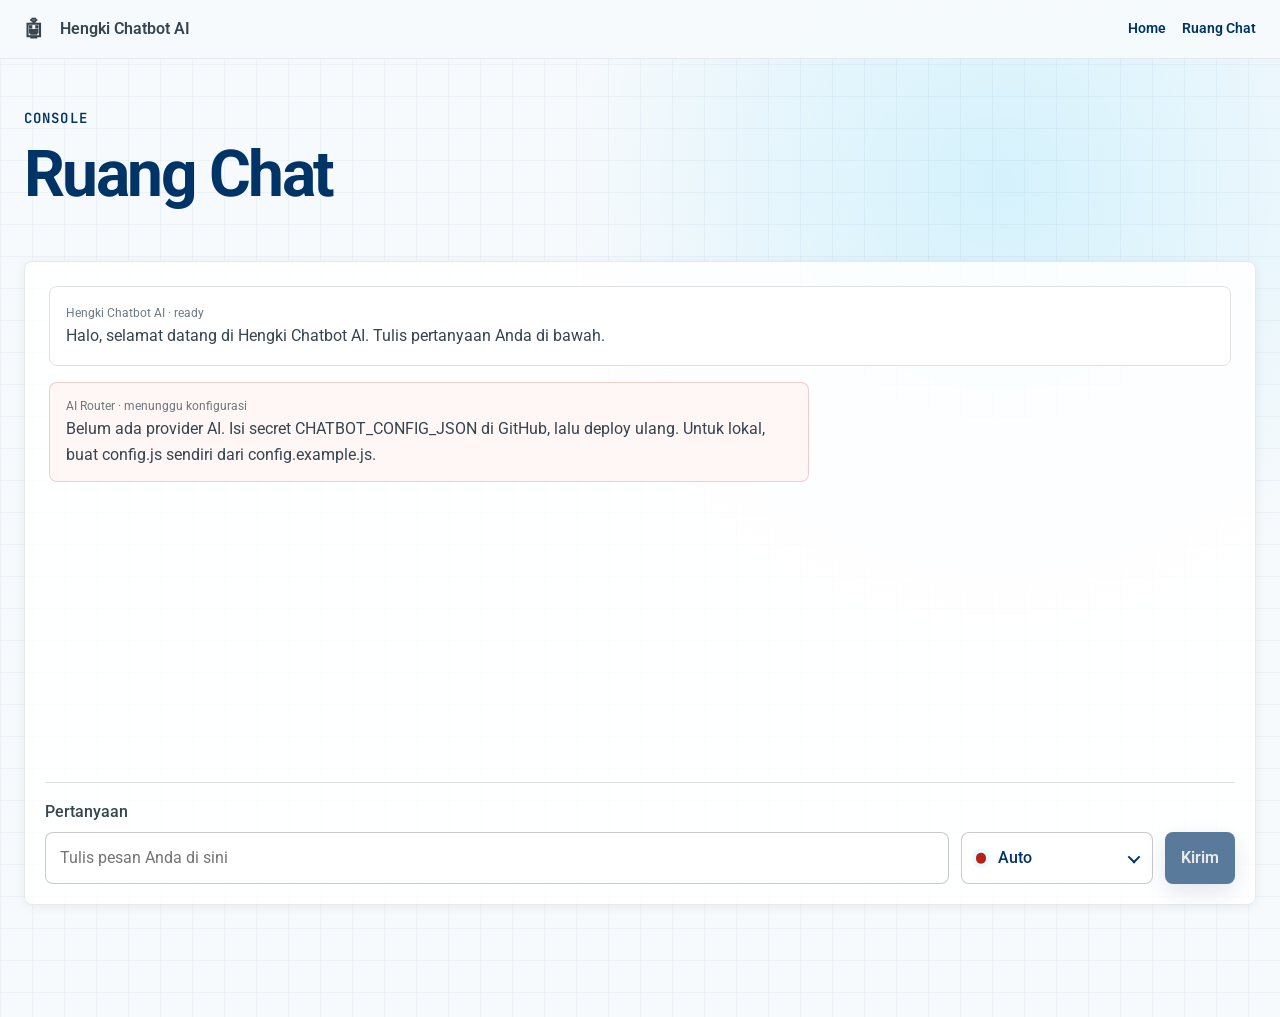
==== chat.html @ ef5d535a "Initial chatbot website" ====
﻿<!DOCTYPE html>
<html lang="id">
  <head>
    <meta charset="UTF-8" />
    <meta name="viewport" content="width=device-width, initial-scale=1.0" />
    <meta name="description" content="Ruang chat Hengki Chatbot AI." />
    <title>Ruang Chat · Hengki Chatbot AI</title>
    <link rel="icon" type="image/svg+xml" href="favicon.svg" />
    <link rel="preconnect" href="https://fonts.googleapis.com" />
    <link rel="preconnect" href="https://fonts.gstatic.com" crossorigin />
    <link
      href="https://fonts.googleapis.com/css2?family=JetBrains+Mono:wght@400;500;600&family=Roboto:wght@400;500;700&display=swap"
      rel="stylesheet"
    />
    <link rel="stylesheet" href="styles.css" />
  </head>
  <body>
    <div class="page-shell">
      <header class="site-header" aria-label="Navigasi utama">
        <div class="nav-inner">
          <a class="brand" href="index.html" aria-label="Hengki Chatbot AI">
            <span class="brand-mark" aria-hidden="true">🤖︎</span>
            <span>Hengki Chatbot AI</span>
          </a>

          <button
            class="menu-toggle"
            type="button"
            aria-label="Buka menu navigasi"
            aria-expanded="false"
            aria-controls="primary-navigation"
          >
            <span></span>
            <span></span>
            <span></span>
          </button>

          <nav id="primary-navigation" class="nav-links" aria-label="Menu halaman">
            <a href="index.html">Home</a>
            <a href="chat.html">Ruang Chat</a>
          </nav>
        </div>
      </header>

      <main>
        <section id="chat" class="chat-section chat-section-full reveal" aria-labelledby="chat-title">
          <div class="section-heading">
            <p class="eyebrow">Console</p>
            <h1 id="chat-title">Ruang Chat</h1>
          </div>

          <div class="chat-layout chat-layout-full">
            <section class="chat-card chat-card-full" aria-label="Aplikasi chatbot">
              <div id="messages" class="messages" aria-live="polite">
                <article class="message assistant">
                  <div class="message-meta">Hengki Chatbot AI · ready</div>
                  <p>Halo, selamat datang di Hengki Chatbot AI. Tulis pertanyaan Anda di bawah.</p>
                </article>
              </div>

              <form id="chat-form" class="chat-form">
                <label for="prompt">Pertanyaan</label>
                <div class="input-row">
                  <input
                    id="prompt"
                    name="prompt"
                    type="text"
                    placeholder="Tulis pesan Anda di sini"
                    required
                  />
                  <div class="provider-select-wrap" title="Pilih model AI">
                    <button
                      id="provider-select"
                      class="provider-select provider-select-button"
                      type="button"
                      aria-haspopup="listbox"
                      aria-expanded="false"
                    >
                      <span id="provider-status-dot" class="status-dot green" aria-hidden="true"></span>
                      <span id="provider-selected-label">Auto</span>
                    </button>
                    <div id="provider-menu" class="provider-menu" role="listbox" aria-label="Daftar model AI"></div>
                  </div>
                  <button id="send-button" class="button button-primary send-button" type="submit" aria-label="Kirim pesan">
                    <span class="send-label">Kirim</span>
                    <svg class="send-icon" viewBox="0 0 24 24" aria-hidden="true">
                      <path d="M3.4 20.4 21 12 3.4 3.6 3 10.2 14 12 3 13.8l.4 6.6Z" />
                    </svg>
                  </button>
                </div>
              </form>
            </section>
          </div>
        </section>
      </main>
    </div>

    <script src="config.js"></script>
    <script src="app.js"></script>
  </body>
</html>
---- styles.css ----
﻿:root {
  --color-primary: #003366;
  --color-secondary: #c0c0c0;
  --color-tertiary: #ffffff;
  --color-neutral: #e0e0e0;
  --color-surface: #00bfff;
  --color-accent: #36454f;
  --color-success: #008000;
  --color-warning: #ffa500;
  --color-danger: #b42318;
  --shadow-card: 0 2px 12px rgba(0, 0, 0, 0.06);
  --radius: 0.5rem;
  --max-width: 1280px;
}

* {
  box-sizing: border-box;
}

html {
  scroll-behavior: smooth;
}

body {
  margin: 0;
  font-family: "Roboto", system-ui, -apple-system, BlinkMacSystemFont, "Segoe UI", sans-serif;
  color: var(--color-accent);
  background:
    linear-gradient(rgba(0, 51, 102, 0.04) 1px, transparent 1px),
    linear-gradient(90deg, rgba(0, 51, 102, 0.04) 1px, transparent 1px),
    radial-gradient(circle at 78% 18%, rgba(0, 191, 255, 0.14), transparent 28rem),
    #f7fafc;
  background-size: 32px 32px, 32px 32px, auto, auto;
  line-height: 1.6;
}

a {
  color: inherit;
  text-decoration: none;
}

code,
pre {
  font-family: "JetBrains Mono", monospace;
}

.page-shell {
  width: min(100%, var(--max-width));
  margin: 0 auto;
  padding: 0 1.5rem 4rem;
}

.site-header {
  position: sticky;
  top: 0;
  z-index: 100;
  width: 100vw;
  margin-left: calc(50% - 50vw);
  margin-right: calc(50% - 50vw);
  padding: 0;
  background: rgba(247, 250, 252, 0.92);
  backdrop-filter: blur(16px);
  border-bottom: 1px solid rgba(0, 51, 102, 0.08);
  border-radius: 0;
}

.nav-inner {
  width: min(100%, var(--max-width));
  margin: 0 auto;
  padding: 1rem 1.5rem;
  display: flex;
  align-items: center;
  justify-content: space-between;
  gap: 1rem;
}

.brand,
.nav-links {
  display: flex;
  align-items: center;
  gap: 1rem;
  font-weight: 600;
}

.brand-mark {
  width: 1.25rem;
  height: 1.25rem;
  display: inline-grid;
  place-items: center;
  font-size: 1.25rem;
  line-height: 1;
}

.nav-links a {
  font-size: 0.875rem;
  color: var(--color-primary);
  border-bottom: 2px solid transparent;
}

.nav-links a:hover,
.nav-links a:focus-visible {
  border-color: var(--color-surface);
}

.menu-toggle {
  display: none;
  width: 2.75rem;
  height: 2.75rem;
  border: 1px solid rgba(0, 51, 102, 0.14);
  border-radius: var(--radius);
  background: var(--color-tertiary);
  cursor: pointer;
  place-items: center;
  padding: 0.65rem;
}

.menu-toggle span {
  display: block;
  width: 1.25rem;
  height: 2px;
  margin: 3px 0;
  border-radius: 999px;
  background: var(--color-primary);
  transition: transform 200ms ease-out, opacity 200ms ease-out;
}

.menu-toggle.is-open span:nth-child(1) {
  transform: translateY(8px) rotate(45deg);
}

.menu-toggle.is-open span:nth-child(2) {
  opacity: 0;
}

.menu-toggle.is-open span:nth-child(3) {
  transform: translateY(-8px) rotate(-45deg);
}

.section-grid {
  display: grid;
  grid-template-columns: minmax(0, 1fr) minmax(320px, 0.9fr);
  gap: clamp(2rem, 6vw, 5rem);
  align-items: center;
}

.hero {
  min-height: min(760px, 100dvh);
  padding: clamp(4rem, 8vw, 8rem) 0;
}

.eyebrow {
  margin: 0 0 0.75rem;
  font-family: "JetBrains Mono", monospace;
  font-size: 0.875rem;
  font-weight: 600;
  letter-spacing: 0.08em;
  text-transform: uppercase;
  color: var(--color-primary);
}

h1,
h2,
h3,
p {
  margin-top: 0;
}

h1 {
  max-width: 12ch;
  font-size: clamp(2.5rem, 5vw, 4rem);
  line-height: 1.05;
  letter-spacing: -0.04em;
  color: var(--color-primary);
}

h2 {
  font-size: 2.25rem;
  line-height: 1.15;
  color: var(--color-primary);
}

h3 {
  font-size: 1.1rem;
  color: var(--color-primary);
}

.hero-description,
.section-heading p,
.info-card p {
  max-width: 72ch;
}

.hero-actions,
.input-row {
  display: flex;
  gap: 0.75rem;
  align-items: center;
}

.button {
  border: 0;
  border-radius: var(--radius);
  padding: 0.75rem 1rem;
  font: inherit;
  font-weight: 600;
  cursor: pointer;
  transition: transform 200ms ease-out, box-shadow 200ms ease-out, background 200ms ease-out;
}

.button-primary {
  color: var(--color-neutral);
  background: var(--color-primary);
  box-shadow: 0 8px 24px rgba(0, 51, 102, 0.18);
}

.button-primary:hover {
  transform: translateY(-2px);
  background: #002b57;
}

.button-primary:active {
  transform: translateY(1px);
}

.button-secondary {
  color: var(--color-primary);
  background: transparent;
  border: 1.5px solid rgba(0, 51, 102, 0.2);
}

.button:disabled {
  cursor: not-allowed;
  opacity: 0.65;
  transform: none;
}

.send-button {
  display: inline-flex;
  align-items: center;
  justify-content: center;
  gap: 0.45rem;
  min-height: 3.25rem;
}

.send-icon {
  display: none;
  width: 1.2rem;
  height: 1.2rem;
  fill: currentColor;
}

.tech-panel,
.chat-card,
.provider-card,
.info-card {
  background: rgba(255, 255, 255, 0.86);
  border: 1px solid rgba(0, 51, 102, 0.1);
  border-radius: var(--radius);
  box-shadow: var(--shadow-card);
}

.tech-panel {
  padding: clamp(1rem, 3vw, 2rem);
}

.chip-card {
  position: relative;
  min-height: 420px;
  overflow: hidden;
  border-radius: var(--radius);
  padding: 1.25rem;
  color: var(--color-tertiary);
  background: linear-gradient(135deg, var(--color-primary), var(--color-accent));
}

.chip-card::before {
  content: "";
  position: absolute;
  inset: 1rem;
  border: 1px solid rgba(224, 224, 224, 0.22);
  border-radius: var(--radius);
}

.chip-header,
.metrics {
  position: relative;
  z-index: 1;
  display: flex;
  justify-content: space-between;
  gap: 1rem;
  font-family: "JetBrains Mono", monospace;
}

.chip-grid {
  display: none;
}

.chip-grid span {
  border: 1px solid rgba(0, 191, 255, 0.42);
  background: rgba(0, 191, 255, 0.08);
  animation: pulse 2.8s ease-out infinite;
}

.signal-lines {
  display: none;
}

.signal-lines i {
  height: 2px;
  background: linear-gradient(90deg, transparent, var(--color-surface), transparent);
  opacity: 0.75;
}

.scroll-clean {
  scrollbar-width: none;
  -ms-overflow-style: none;
}

.scroll-clean::-webkit-scrollbar {
  width: 0;
  height: 0;
}

.metrics {
  position: absolute;
  right: 1.25rem;
  bottom: 1.25rem;
  left: 1.25rem;
}

.router-providers {
  position: absolute;
  right: 1.25rem;
  bottom: 5.75rem;
  left: 1.25rem;
  top: 4.5rem;
  z-index: 1;
  overflow-y: auto;
  scrollbar-width: none;
  -ms-overflow-style: none;
}

.router-providers::-webkit-scrollbar {
  width: 0;
  height: 0;
}

.metrics span,
.message-meta,
.small-note {
  display: block;
  font-size: 0.78rem;
  color: rgba(54, 69, 79, 0.72);
}

.chip-card .metrics span {
  color: rgba(255, 255, 255, 0.68);
}

.chat-section,
.info-section {
  padding: clamp(4rem, 8vw, 8rem) 0;
}

.chat-layout {
  display: grid;
  grid-template-columns: 320px minmax(0, 1fr);
  gap: 1.5rem;
  align-items: start;
}

.provider-card,
.chat-card,
.info-card {
  padding: 1.25rem;
}

.provider-list {
  display: grid;
  gap: 0.75rem;
}

.provider-list.compact {
  grid-template-columns: repeat(2, minmax(0, 1fr));
  gap: 0.45rem;
}

.provider-item {
  position: relative;
  padding: 0.65rem 0.75rem;
  padding-left: 2rem;
  border: 1px solid var(--color-neutral);
  border-radius: var(--radius);
  background: var(--color-tertiary);
}

.chip-card .provider-item {
  padding-top: 0.45rem;
  padding-bottom: 0.45rem;
  border-color: rgba(224, 224, 224, 0.18);
  background: rgba(255, 255, 255, 0.08);
}

.chip-card .provider-item strong,
.chip-card .provider-item .small-note {
  color: rgba(255, 255, 255, 0.82);
}

.status-dot {
  position: absolute;
  top: 1rem;
  left: 0.75rem;
  width: 0.65rem;
  height: 0.65rem;
  border-radius: 999px;
  box-shadow: 0 0 0 4px rgba(0, 191, 255, 0.08);
}

.status-dot.green {
  background: var(--color-success);
}

.status-dot.red {
  background: var(--color-danger);
}

.status-dot.blue {
  background: var(--color-surface);
}

.provider-select-wrap {
  position: relative;
  flex: 0 0 auto;
  min-width: 12rem;
}

.provider-select-wrap .status-dot {
  top: 50%;
  left: 0.85rem;
  z-index: 1;
  transform: translateY(-50%);
}

.provider-item strong {
  display: block;
  color: var(--color-primary);
}

.messages {
  display: grid;
  align-content: start;
  gap: 1rem;
  min-width: 0;
  min-height: 360px;
  max-height: 560px;
  overflow-y: auto;
  overflow-x: hidden;
  padding: 0.25rem;
}

.chat-section-full {
  min-height: calc(100dvh - 4.75rem);
  padding: clamp(1.5rem, 4vw, 3rem) 0;
}

.chat-layout-full {
  display: block;
}

.chat-card-full {
  min-height: calc(100dvh - 16rem);
  display: flex;
  flex-direction: column;
}

.chat-card-full .messages {
  flex: 1;
  max-height: none;
  min-height: 52vh;
}

.message {
  width: fit-content;
  max-width: min(82%, 760px);
  min-width: 0;
  padding: 0.85rem 1rem;
  border: 1px solid var(--color-neutral);
  border-radius: var(--radius);
  background: var(--color-tertiary);
  animation: enter 420ms ease-out both;
}

.message.assistant:first-child {
  width: 100%;
  max-width: 100%;
  padding: 1rem;
}

.typing-message {
  min-width: 8.5rem;
}

.typing-dots {
  display: flex;
  align-items: center;
  gap: 0.35rem;
  min-height: 1.5rem;
}

.typing-dots span {
  width: 0.45rem;
  height: 0.45rem;
  border-radius: 999px;
  background: var(--color-surface);
  animation: typing-bounce 1s ease-in-out infinite;
}

.typing-dots span:nth-child(2) {
  animation-delay: 140ms;
}

.typing-dots span:nth-child(3) {
  animation-delay: 280ms;
}

.message-body {
  display: grid;
  gap: 0.8rem;
  min-width: 0;
  max-width: 100%;
}

.message p,
.message h1,
.message h2,
.message h3,
.message h4,
.message ul,
.message ol,
.message pre,
.message table {
  margin: 0;
}

.message p,
.message li,
.message td,
.message th {
  overflow-wrap: anywhere;
  word-break: normal;
}

.message h1,
.message h2,
.message h3,
.message h4 {
  color: var(--color-primary);
  line-height: 1.25;
}

.message h1 { font-size: 1.35rem; }
.message h2 { font-size: 1.2rem; }
.message h3,
.message h4 { font-size: 1.05rem; }

.message ul,
.message ol {
  padding-left: 1.25rem;
}

.message li + li {
  margin-top: 0.35rem;
}

.message code {
  padding: 0.12rem 0.3rem;
  border-radius: 0.3rem;
  color: var(--color-primary);
  background: rgba(0, 51, 102, 0.08);
  font-size: 0.92em;
}

.code-block {
  display: block;
  max-width: 100%;
  width: 100%;
  min-width: 0;
  overflow-x: auto;
  overflow-y: hidden;
  -webkit-overflow-scrolling: touch;
  scrollbar-width: thin;
  touch-action: pan-x;
  border: 1px solid rgba(0, 51, 102, 0.12);
  border-radius: var(--radius);
  background: #f6f9fb;
}

.message-body > .code-block,
.message-body > .table-scroll {
  justify-self: stretch;
  width: 100%;
  max-width: 100%;
}

.code-block::-webkit-scrollbar,
.table-scroll::-webkit-scrollbar {
  height: 0.55rem;
}

.code-block::-webkit-scrollbar-track,
.table-scroll::-webkit-scrollbar-track {
  background: rgba(0, 51, 102, 0.06);
}

.code-block::-webkit-scrollbar-thumb,
.table-scroll::-webkit-scrollbar-thumb {
  border-radius: 999px;
  background: rgba(0, 51, 102, 0.32);
}

.code-toolbar {
  min-width: max-content;
  display: flex;
  align-items: center;
  justify-content: space-between;
  gap: 0.75rem;
  padding: 0.45rem 0.55rem 0.45rem 0.75rem;
  border-bottom: 1px solid rgba(0, 51, 102, 0.1);
  color: rgba(54, 69, 79, 0.72);
  font-family: var(--font-mono);
  font-size: 0.72rem;
  font-weight: 600;
  letter-spacing: 0.08em;
}

.copy-code-button {
  min-height: auto;
  padding: 0.28rem 0.55rem;
  border: 1px solid rgba(0, 51, 102, 0.18);
  border-radius: 0.4rem;
  color: var(--color-primary);
  background: var(--color-tertiary);
  font-family: var(--font-mono);
  font-size: 0.72rem;
  font-weight: 600;
  cursor: pointer;
}

.copy-code-button:hover,
.copy-code-button.is-copied {
  color: var(--color-tertiary);
  background: var(--color-primary);
}

.message pre {
  display: block;
  width: max-content;
  min-width: 100%;
  max-width: none;
  margin: 0;
  padding: 0.85rem;
  overflow: visible;
  white-space: pre;
}

.message pre code {
  display: block;
  width: max-content;
  min-width: 100%;
  padding: 0;
  color: inherit;
  background: transparent;
}

.table-scroll {
  display: block;
  max-width: 100%;
  width: 100%;
  min-width: 0;
  overflow-x: auto;
  overflow-y: hidden;
  -webkit-overflow-scrolling: touch;
  scrollbar-width: thin;
  touch-action: pan-x;
  border: 1px solid rgba(0, 51, 102, 0.1);
  border-radius: var(--radius);
}

.message table {
  display: table;
  width: max-content;
  min-width: max(34rem, 100%);
  border-collapse: collapse;
  font-size: 0.92rem;
  background: var(--color-tertiary);
}

.message th,
.message td {
  padding: 0.65rem;
  border-bottom: 1px solid rgba(0, 51, 102, 0.08);
  text-align: left;
  vertical-align: top;
}

.message th {
  color: var(--color-primary);
  background: rgba(0, 191, 255, 0.08);
}

.message.user {
  justify-self: end;
  color: var(--color-tertiary);
  background: var(--color-primary);
}

.message.user .message-meta {
  color: rgba(255, 255, 255, 0.72);
}

.message.error {
  border-color: rgba(180, 35, 24, 0.2);
  background: #fff7f5;
}

.chat-form {
  margin-top: 1rem;
  padding-top: 1rem;
  border-top: 1px solid var(--color-neutral);
}

.chat-form label {
  display: block;
  margin-bottom: 0.5rem;
  font-weight: 500;
}

textarea,
input[type="text"] {
  width: 100%;
  min-height: 3.25rem;
  border: 1px solid rgba(54, 69, 79, 0.28);
  border-radius: var(--radius);
  padding: 0 0.9rem;
  font: inherit;
  color: var(--color-accent);
  background: var(--color-tertiary);
}

textarea {
  resize: vertical;
  padding-top: 0.85rem;
}

.provider-select {
  width: 100%;
  min-width: 12rem;
  height: 3.25rem;
  border: 1px solid rgba(54, 69, 79, 0.28);
  border-radius: var(--radius);
  padding: 0 0.85rem 0 2.25rem;
  font: inherit;
  font-weight: 500;
  color: var(--color-primary);
  background: var(--color-tertiary);
  cursor: pointer;
}

.provider-select-button {
  position: relative;
  display: flex;
  align-items: center;
  text-align: left;
}

.provider-select-button::after {
  content: "";
  position: absolute;
  right: 0.9rem;
  width: 0.45rem;
  height: 0.45rem;
  border-right: 2px solid var(--color-primary);
  border-bottom: 2px solid var(--color-primary);
  transform: rotate(45deg) translateY(-2px);
}

.provider-menu {
  position: absolute;
  right: 0;
  bottom: calc(100% + 0.5rem);
  left: 0;
  z-index: 300;
  display: none;
  max-height: 18rem;
  overflow-y: auto;
  scrollbar-width: none;
  -ms-overflow-style: none;
  padding: 0.35rem;
  border: 1px solid rgba(0, 51, 102, 0.12);
  border-radius: var(--radius);
  background: rgba(255, 255, 255, 0.98);
  box-shadow: 0 16px 40px rgba(0, 51, 102, 0.14);
}

.provider-menu::-webkit-scrollbar {
  width: 0;
  height: 0;
}

.provider-menu.is-open {
  display: grid;
  gap: 0.25rem;
  animation: enter 180ms ease-out both;
}

.provider-option {
  position: relative;
  width: 100%;
  min-height: 2.65rem;
  padding: 0.55rem 0.75rem 0.55rem 2.25rem;
  border: 0;
  border-radius: calc(var(--radius) - 2px);
  font: inherit;
  font-weight: 500;
  color: var(--color-primary);
  text-align: left;
  background: transparent;
  cursor: pointer;
}

.provider-option .status-dot {
  top: 50%;
  left: 0.85rem;
  transform: translateY(-50%);
}

.provider-option:hover,
.provider-option[aria-selected="true"] {
  background: rgba(0, 191, 255, 0.1);
}

textarea:focus-visible,
input[type="text"]:focus-visible,
.provider-select:focus-visible,
.button:focus-visible,
a:focus-visible {
  outline: 2px solid var(--color-surface);
  outline-offset: 2px;
}

pre {
  overflow-x: auto;
  padding: 1rem;
  border-radius: var(--radius);
  color: var(--color-tertiary);
  background: var(--color-accent);
}

.reveal {
  animation: enter 420ms ease-out both;
}

@keyframes enter {
  from {
    opacity: 0;
    transform: translateY(16px);
  }
  to {
    opacity: 1;
    transform: translateY(0);
  }
}

@keyframes pulse {
  0%,
  100% {
    opacity: 0.45;
  }
  50% {
    opacity: 1;
  }
}

@keyframes typing-bounce {
  0%,
  80%,
  100% {
    opacity: 0.35;
    transform: translateY(0);
  }
  40% {
    opacity: 1;
    transform: translateY(-4px);
  }
}

@media (max-width: 768px) {
  .hero-actions {
    align-items: stretch;
    flex-direction: column;
  }

  .chat-form {
    margin-top: 0.75rem;
    padding-top: 0.75rem;
  }

  .chat-form label {
    font-size: 0.875rem;
  }

  .input-row {
    display: grid;
    grid-template-columns: minmax(5.75rem, 0.42fr) minmax(0, 1fr) 3.25rem;
    gap: 0.45rem;
    align-items: center;
  }

  .input-row input[type="text"] {
    grid-column: 2 / 3;
    grid-row: 1 / 2;
    min-width: 0;
    padding-right: 0.75rem;
  }

  .input-row .send-button {
    grid-column: 3 / 4;
    grid-row: 1 / 2;
    width: 3.25rem;
    min-width: 3.25rem;
    height: 3.25rem;
    padding: 0;
    border-radius: 999px;
  }

  .send-button .send-label {
    position: absolute;
    width: 1px;
    height: 1px;
    overflow: hidden;
    clip: rect(0, 0, 0, 0);
    white-space: nowrap;
  }

  .send-icon {
    display: block;
  }

  .nav-inner {
    position: relative;
    align-items: center;
  }

  .menu-toggle {
    display: grid;
  }

  .nav-links {
    position: absolute;
    top: calc(100% + 0.5rem);
    right: 1.5rem;
    left: 1.5rem;
    display: none;
    flex-direction: column;
    align-items: stretch;
    gap: 0.25rem;
    padding: 0.75rem;
    border: 1px solid rgba(0, 51, 102, 0.1);
    border-radius: var(--radius);
    background: rgba(255, 255, 255, 0.96);
    box-shadow: var(--shadow-card);
  }

  .nav-links.is-open {
    display: flex;
  }

  .nav-links a {
    padding: 0.75rem;
    border-bottom: 0;
    border-radius: calc(var(--radius) - 2px);
  }

  .nav-links a:hover,
  .nav-links a:focus-visible {
    background: rgba(0, 191, 255, 0.08);
  }

  .section-grid,
  .chat-layout {
    grid-template-columns: 1fr;
  }

  .provider-list.compact {
    grid-template-columns: 1fr;
  }

  .provider-select-wrap {
    grid-column: 1 / 2;
    grid-row: 1 / 2;
    width: 100%;
    min-width: 0;
  }

  .provider-select {
    min-width: 0;
    height: 3.25rem;
    padding-right: 1.45rem;
    padding-left: 1.85rem;
    overflow: hidden;
    font-size: 0.82rem;
    text-overflow: ellipsis;
    white-space: nowrap;
  }

  .provider-select-wrap .status-dot {
    left: 0.65rem;
    width: 0.5rem;
    height: 0.5rem;
    box-shadow: 0 0 0 3px rgba(0, 191, 255, 0.08);
  }

  .provider-select-button::after {
    right: 0.62rem;
    width: 0.35rem;
    height: 0.35rem;
  }

  .provider-menu {
    right: auto;
    left: 0;
    width: min(18rem, calc(100vw - 3rem));
  }

  h1 {
    max-width: 100%;
  }

  .chat-section-full {
    padding-right: 0;
    padding-left: 0;
  }

  .chat-card,
  .chat-card-full {
    padding: 0.75rem;
  }

  .chat-card-full .messages {
    min-height: 58vh;
  }

  .messages {
    gap: 0.75rem;
    padding: 0;
  }

  .message {
    width: auto;
    max-width: 94%;
    padding: 0.75rem;
    border-radius: 0.75rem;
  }

  .message.assistant {
    justify-self: start;
    width: min(100%, calc(100vw - 2.25rem));
    max-width: min(100%, calc(100vw - 2.25rem));
  }

  .message.user {
    justify-self: end;
    max-width: 88%;
  }

  .message.assistant:first-child {
    width: min(100%, calc(100vw - 2.25rem));
    max-width: min(100%, calc(100vw - 2.25rem));
  }

  .message-body {
    gap: 0.7rem;
  }

  .message h1 { font-size: 1.15rem; }
  .message h2 { font-size: 1.08rem; }
  .message h3,
  .message h4 { font-size: 1rem; }

  .message table {
    display: table;
    width: max-content;
    min-width: max(34rem, 100%);
    font-size: 0.82rem;
  }

  .message th,
  .message td {
    padding: 0.5rem;
  }

  .code-toolbar {
    position: sticky;
    left: 0;
  }

  .message pre {
    padding: 0.75rem;
    font-size: 0.82rem;
  }
}
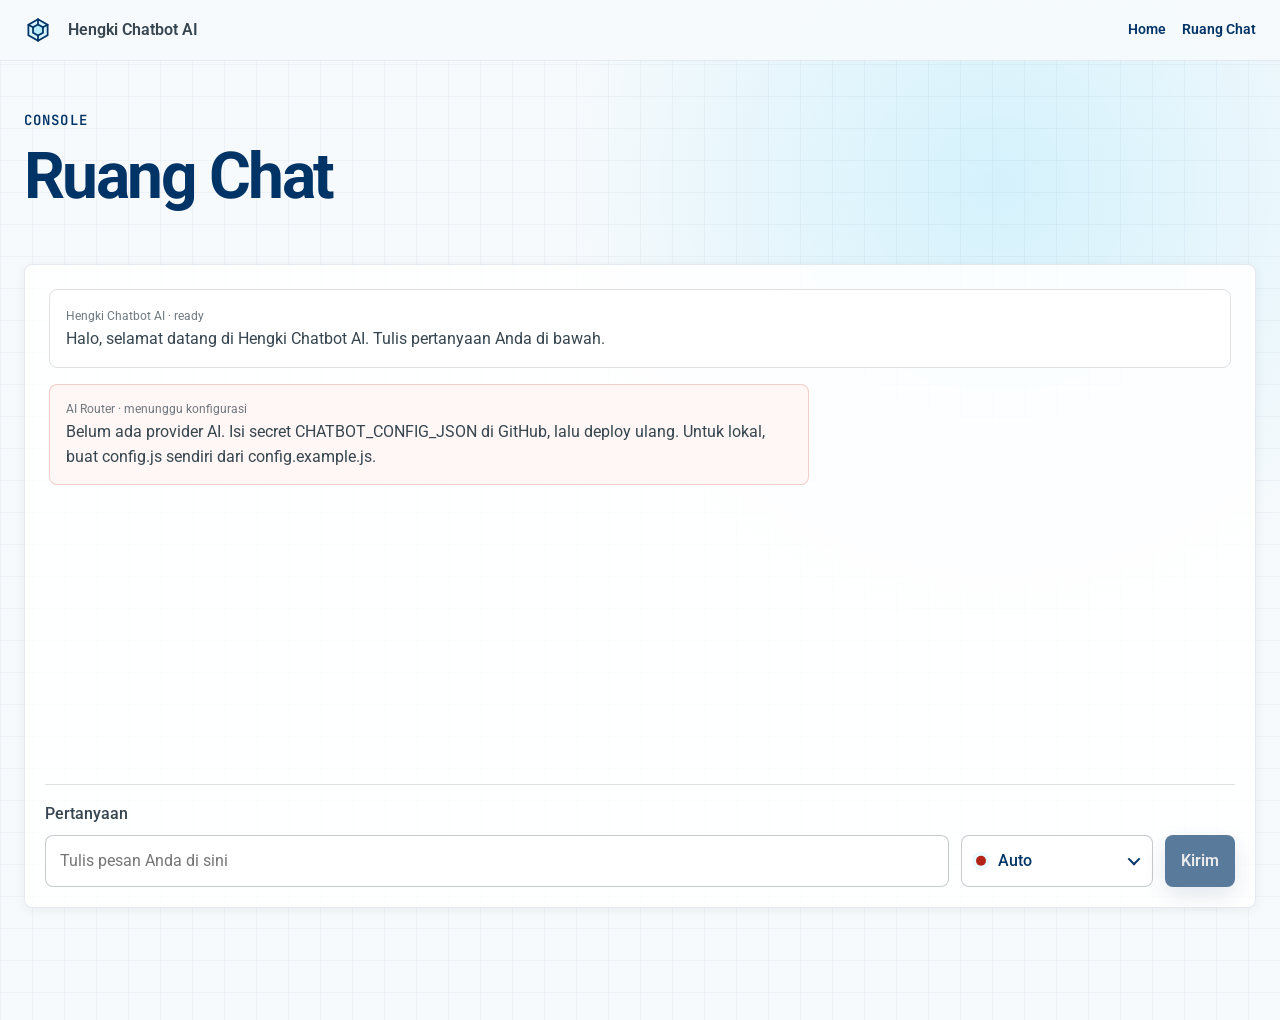
==== commit be54c8a0: "Hide provider names and use vector icon" ====
--- a/chat.html
+++ b/chat.html
@@ -19,7 +19,13 @@
       <header class="site-header" aria-label="Navigasi utama">
         <div class="nav-inner">
           <a class="brand" href="index.html" aria-label="Hengki Chatbot AI">
-            <span class="brand-mark" aria-hidden="true">🤖︎</span>
+            <span class="brand-mark" aria-hidden="true">
+              <svg viewBox="0 0 24 24" role="img" focusable="false">
+                <path d="M12 2.75 20.25 7.5v9L12 21.25 3.75 16.5v-9L12 2.75Z" />
+                <path d="M12 7.25 16.25 9.7v4.6L12 16.75 7.75 14.3V9.7L12 7.25Z" />
+                <path d="M12 2.75v4.5M20.25 7.5l-4 2.2M3.75 7.5l4 2.2M12 16.75v4.5" />
+              </svg>
+            </span>
             <span>Hengki Chatbot AI</span>
           </a>
 
@@ -95,8 +101,10 @@
       </main>
     </div>
 
-    <script src="config.js"></script>
+    <script src="config.generated.js"></script>
     <script src="app.js"></script>
   </body>
 </html>
 
+
+
--- a/styles.css
+++ b/styles.css
@@ -83,12 +83,22 @@
 }
 
 .brand-mark {
-  width: 1.25rem;
-  height: 1.25rem;
+  width: 1.75rem;
+  height: 1.75rem;
   display: inline-grid;
   place-items: center;
-  font-size: 1.25rem;
-  line-height: 1;
+  color: var(--color-primary);
+}
+
+.brand-mark svg {
+  width: 100%;
+  height: 100%;
+  display: block;
+  fill: rgba(0, 191, 255, 0.14);
+  stroke: currentColor;
+  stroke-width: 1.5;
+  stroke-linejoin: round;
+  stroke-linecap: round;
 }
 
 .nav-links a {
@@ -1119,3 +1129,4 @@
 
 
 
+
